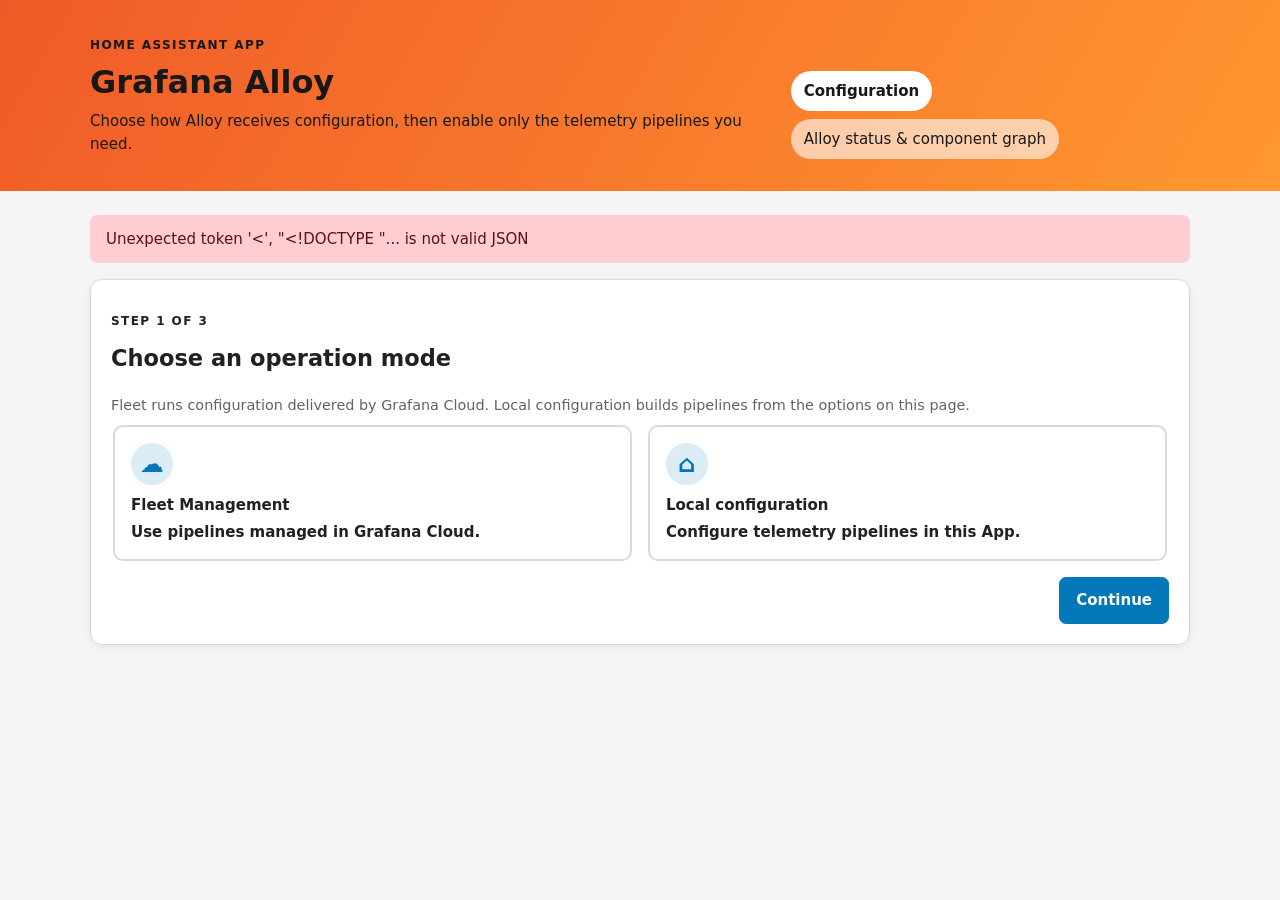
==== alloy_host/ui/static/index.html @ 14b3a56f "feat(alloy-host): add a Grafana Alloy App variant that can see host processes Adds alloy_host, "Graf" ====
<!doctype html>
<html lang="en">
<head>
  <meta charset="utf-8">
  <meta name="viewport" content="width=device-width,initial-scale=1">
  <title>Grafana Alloy configuration</title>
  <link rel="stylesheet" href="app.css?v=20260829-wizard-nesting">
  <script src="app.js?v=20260829-wizard-nesting" defer></script>
</head>
<body>
  <header>
    <div>
      <p class="eyebrow">Home Assistant App</p>
      <h1>Grafana Alloy</h1>
      <p>Choose how Alloy receives configuration, then enable only the telemetry pipelines you need.</p>
    </div>
    <nav aria-label="Alloy views">
      <a class="active" href="./">Configuration</a>
      <a href="alloy/">Alloy status &amp; component graph</a>
    </nav>
  </header>

  <main>
    <div id="notice" role="status" aria-live="polite"></div>
    <aside id="runtime-status" role="status" aria-live="polite" hidden></aside>
    <section id="settings-recovery" class="card" hidden>
      <h2>Recover saved settings</h2>
      <p>Reset only if the saved settings cannot be repaired. This archives the previous file, including stored credentials, in the App's private backup directory and starts an empty configuration.</p>
      <label><input id="confirm-settings-recovery" type="checkbox"> I understand I will need to configure Alloy again.</label>
      <button id="recover-settings" type="button" disabled>Archive and reset saved settings</button>
    </section>
    <form id="config-form">
      <section class="card wizard-choice" data-wizard-step="mode">
        <p class="eyebrow">Step 1 of 3</p>
        <h2>Choose an operation mode</h2>
        <p class="help">Fleet runs configuration delivered by Grafana Cloud. Local configuration builds pipelines from the options on this page.</p>
        <fieldset class="mode-cards" aria-label="Operation mode">
          <input id="operation_mode" name="operation_mode" value="fleet" type="radio" required>
          <label for="operation_mode"><span class="mode-icon" aria-hidden="true">☁</span><strong>Fleet Management</strong><span>Use pipelines managed in Grafana Cloud.</span></label>
          <input id="operation_mode_local" name="operation_mode" value="local" type="radio">
          <label for="operation_mode_local"><span class="mode-icon" aria-hidden="true">⌂</span><strong>Local configuration</strong><span>Configure telemetry pipelines in this App.</span></label>
        </fieldset>
        <aside id="legacy-warning" hidden>
          This installation currently runs legacy Fleet and local pipelines together. Choose a supported mode before saving; existing behavior remains unchanged until then.
        </aside>
        <div class="wizard-actions"><button type="button" id="wizard-mode-next" class="primary">Continue</button></div>
      </section>

      <section class="card wizard-heading" data-wizard-step="config" hidden>
        <p class="eyebrow">Step 2 of 3</p>
        <h2>Configure and validate Alloy</h2>
        <p class="help">Enter the settings for the selected mode. Save &amp; restart validates the configuration before applying it.</p>
        <button type="button" id="wizard-mode-back">Change operation mode</button>
      </section>

      <div data-mode="fleet" hidden>
        <section class="card" data-wizard-step="config" hidden>
          <h2>Fleet Management</h2>
          <p>Copy the URL and numeric username from the Fleet Management API page. The shared key is also available to remotely supplied pipelines as <code>GCLOUD_RW_API_KEY</code>. This App remains a Fleet consumer and never writes, reconciles or removes Fleet resources itself.</p>
          <div class="grid">
            <div class="field"><label for="fleet_url">Fleet Management URL</label><p class="help">The complete regional service URL, including <code>https://</code>.</p><input id="fleet_url" name="fleet_url" type="url" required></div>
            <div class="field"><label for="fleet_username">Fleet Management username</label><p class="help">The numeric Fleet instance ID, not an email address.</p><input id="fleet_username" name="fleet_username" autocomplete="username" required></div>
            <div class="field"><label for="gcloud_rw_api_key">Grafana Cloud read/write API key</label><p class="help">Used for Fleet authentication and remote Loki, Prometheus, Tempo, or Pyroscope pipelines.</p><input id="gcloud_rw_api_key" name="gcloud_rw_api_key" type="password" autocomplete="new-password" data-secret><label class="clear"><input type="checkbox" data-clear-secret="gcloud_rw_api_key"> Clear stored key</label></div>
          </div>
          <details>
            <summary>Advanced &amp; optional configuration options</summary>
            <div class="grid advanced">
              <div class="field"><label for="fleet_collector_name">Collector display name</label><p class="help">Optional friendly name shown in Grafana Cloud.</p><input id="fleet_collector_name" name="fleet_collector_name"></div>
              <div><label class="switch"><input name="fleet_default_attributes" type="checkbox" checked> Expose Home Assistant Fleet attributes</label><p class="help">Adds <code>haos</code>, journal path, current and legacy App container names, and App slug for portable Fleet targeting. You can disable these attributes.</p></div>
              <div class="field"><label for="fleet_attributes">Collector attributes</label><p class="help">Comma-separated <code>key=value</code> selectors, for example <code>env=home,role=hass</code>.</p><input id="fleet_attributes" name="fleet_attributes"></div>
              <div class="field"><label for="fleet_poll_frequency">Fleet poll frequency</label><p class="help">How often Alloy checks for changed pipelines. Default: <strong>1m</strong>.</p><input id="fleet_poll_frequency" name="fleet_poll_frequency" value="1m"></div>
            </div>
          </details>
        </section>

        <section class="card" id="fleet-starter-form" data-wizard-step="starter" hidden>
          <p class="eyebrow">Step 3 of 3</p>
          <h2>Fleet starter pipeline</h2>
          <p>Alloy is healthy. Optionally choose the telemetry for one starter pipeline. These details are used only to render that Fleet manifest; they do not enable local configuration.</p>
          <p>No endpoint has to be filled in: any endpoint or tenant you leave blank is written as a <code>REPLACE-ME</code> placeholder that you edit in the generated manifest before downloading it.</p>
          <p><code>gcx</code> creates this pipeline once. The App does not reconcile later changes, disable it, or remove it on uninstall. Continue managing it in Fleet Management after creation.</p>
          <div class="grid">
            <div class="field"><label for="starter_loki_url">Loki endpoint</label><input id="starter_loki_url" data-starter="loki_url" type="url"></div>
            <div class="field"><label for="starter_loki_username">Loki tenant</label><input id="starter_loki_username" data-starter="loki_username"></div>
            <div class="field"><label for="starter_prometheus_url">Prometheus endpoint</label><input id="starter_prometheus_url" data-starter="prometheus_url" type="url"></div>
            <div class="field"><label for="starter_prometheus_username">Prometheus tenant</label><input id="starter_prometheus_username" data-starter="prometheus_username"></div>
            <div class="field"><label for="starter_tempo_url">Tempo endpoint</label><input id="starter_tempo_url" data-starter="tempo_url" type="url"></div>
            <div class="field"><label for="starter_tempo_username">Tempo tenant</label><input id="starter_tempo_username" data-starter="tempo_username"></div>
            <div class="field"><label for="starter_pyroscope_url">Pyroscope endpoint</label><input id="starter_pyroscope_url" data-starter="pyroscope_url" type="url"></div>
            <div class="field"><label for="starter_pyroscope_username">Pyroscope tenant</label><input id="starter_pyroscope_username" data-starter="pyroscope_username"></div>
          </div>
          <div class="toggles"><label class="switch"><input data-starter="host_metrics" type="checkbox" checked> Host metrics</label><label class="switch"><input data-starter="logs_homeassistant" type="checkbox" checked> Home Assistant logs</label><label class="switch"><input data-starter="traces_enabled" type="checkbox"> Receive traces</label><label class="switch"><input data-starter="alloy_profiling" type="checkbox"> Profile Alloy</label></div>
          <button type="button" id="generate-fleet-reference">Generate Fleet pipeline manifest</button>
          <button type="button" id="wizard-starter-back">Back to Fleet settings</button>
          <div id="fleet-reference" hidden>
            <div class="field wide">
              <label for="fleet-reference-manifest">Fleet pipeline manifest</label>
              <p class="help">Replace every <code>REPLACE-ME</code> value with the endpoint and numeric tenant ID from your Grafana Cloud stack, then download it. Edits here are not saved and do not change this App's own configuration.</p>
              <textarea id="fleet-reference-manifest" rows="20" spellcheck="false" autocomplete="off" data-transient></textarea>
            </div>
            <button type="button" id="download-fleet-reference">Download manifest</button>
            <p class="help">Then create the pipeline from a machine with <code>gcx</code> installed:</p>
            <pre><code>brew install grafana/grafana/gcx
gcx login home-assistant --server https://YOUR-STACK.grafana.net --oauth
gcx config check
gcx fleet pipelines create -f home-assistant-fleet-pipeline.yaml</code></pre>
          </div>
        </section>
      </div>

      <section class="card" data-mode="local fleet" data-wizard-step="config" hidden>
        <h2>Collector identity</h2>
        <div class="field">
          <label for="instance_name">Instance name</label>
          <p class="help">Used for metric labels, the Fleet collector identity, and this installation's starter-pipeline target. Default: <strong>homeassistant</strong>.</p>
          <input id="instance_name" name="instance_name" value="homeassistant-host">
        </div>
      </section>

      <div data-mode="local" data-wizard-step="config" hidden>
        <section class="card">
          <h2>Metrics</h2>
          <p>Collect host, Home Assistant, and Alloy metrics and send them to a Prometheus or Mimir remote-write endpoint.</p>
          <div class="grid">
            <div class="field wide"><label for="prometheus_url">Prometheus remote-write endpoint</label><p class="help">For Grafana Cloud this normally ends in <code>/api/prom/push</code>.</p><input id="prometheus_url" name="prometheus_url" type="url"></div>
            <div class="field"><label for="prometheus_username">Metrics tenant or username</label><p class="help">Grafana Cloud metrics instance ID or basic-auth username.</p><input id="prometheus_username" name="prometheus_username"></div>
            <div class="field" data-mode="local"><label for="prometheus_password">Metrics token</label><p class="help">Access-policy token or basic-auth password.</p><input id="prometheus_password" name="prometheus_password" type="password" data-secret><label class="clear"><input type="checkbox" data-clear-secret="prometheus_password"> Clear stored token</label></div>
          </div>
          <div class="toggles">
            <div><label class="switch"><input name="host_metrics" type="checkbox" checked> Host metrics</label><p class="help">Collect CPU, memory, disk, load and network metrics from the HAOS host.</p></div>
            <div><label class="switch"><input name="homeassistant_metrics" type="checkbox"> Home Assistant Core metrics</label><p class="help">Scrape Home Assistant entities and Core internals; Home Assistant's Prometheus integration must be enabled.</p></div>
            <div><label class="switch"><input name="alloy_metrics" type="checkbox" checked> Alloy self-monitoring metrics</label><p class="help">Scrape this Alloy process and its component health from internal port 12346.</p></div>
            <div data-mode="local" data-host-processes hidden><label class="switch"><input name="process_metrics" type="checkbox"> Host process metrics</label><p class="help">Adds a generated pipeline with CPU, memory and process counts for every executable on the HAOS host, one series group per executable name. Protection mode off already lets every pipeline see host processes; this only decides whether this one is added.</p></div>
          </div>
          <details><summary>Advanced metrics options</summary><div class="field"><label for="metrics_scrape_interval">Metrics scrape interval</label><p class="help">Default: <strong>60s</strong>. Increase it to reduce ingestion volume.</p><input id="metrics_scrape_interval" name="metrics_scrape_interval" value="60s"></div></details>
        </section>

        <section class="card">
          <h2>Logs</h2>
          <p>Read the HAOS system journal and send selected entries to Loki.</p>
          <div class="grid">
            <div class="field wide"><label for="loki_url">Loki push endpoint</label><p class="help">The complete Loki HTTP push URL.</p><input id="loki_url" name="loki_url" type="url"></div>
            <div class="field"><label for="loki_username">Logs tenant or username</label><p class="help">Grafana Cloud logs instance ID or basic-auth username.</p><input id="loki_username" name="loki_username"></div>
            <div class="field" data-mode="local"><label for="loki_password">Logs token</label><p class="help">Access-policy token or basic-auth password.</p><input id="loki_password" name="loki_password" type="password" data-secret><label class="clear"><input type="checkbox" data-clear-secret="loki_password"> Clear stored token</label></div>
          </div>
          <div class="toggles">
            <div><label class="switch"><input name="logs_system" type="checkbox" checked> HAOS system logs</label><p class="help">Collect operating-system services such as Supervisor, NetworkManager and the kernel.</p></div>
            <div><label class="switch"><input name="logs_homeassistant" type="checkbox" checked> Home Assistant Core logs</label><p class="help">Collect only the main Home Assistant Core container's journal entries.</p></div>
            <div><label class="switch"><input name="logs_addons" type="checkbox" checked> Other App logs</label><p class="help">Collect container logs for installed Home Assistant Apps, subject to the exclusion list.</p></div>
          </div>
          <details><summary>Advanced log options</summary><div class="grid advanced">
            <div class="field"><label for="logs_exclude_addons">Apps to exclude</label><p class="help">Comma-separated App slugs. Alloy excludes itself by default.</p><input id="logs_exclude_addons" name="logs_exclude_addons" value="alloy_host"></div>
            <div class="field"><label for="logs_max_age">Journal replay age</label><p class="help">Oldest entries read on first start. Default: <strong>24h</strong>.</p><input id="logs_max_age" name="logs_max_age" value="24h"></div>
          </div></details>
        </section>

        <section class="card">
          <h2>Traces</h2>
          <label class="switch"><input name="traces_enabled" type="checkbox"> Receive and forward OTLP traces</label>
          <p class="help">When enabled, Alloy listens on OTLP gRPC 4317 and HTTP 4318 on loopback by default.</p>
          <label class="switch"><input name="traces_network_access" type="checkbox"> Allow OTLP clients on the HAOS network</label>
          <p class="help">Binds both receivers to every HAOS interface. Enable only when a trusted network client must send traces; protect the ports with your network firewall.</p>
          <div class="grid">
            <div class="field wide"><label for="tempo_url">Tempo OTLP HTTP endpoint</label><p class="help">The OTLP HTTP base endpoint supplied by Tempo or Grafana Cloud.</p><input id="tempo_url" name="tempo_url" type="url"></div>
            <div class="field"><label for="tempo_username">Traces tenant or username</label><p class="help">Numeric Grafana Cloud traces tenant ID or a basic-auth username.</p><input id="tempo_username" name="tempo_username"></div>
            <div class="field" data-mode="local"><label for="tempo_password">Traces token</label><p class="help">Access-policy token or basic-auth password paired with the traces username.</p><input id="tempo_password" name="tempo_password" type="password" data-secret><label class="clear"><input type="checkbox" data-clear-secret="tempo_password"> Clear stored token</label></div>
          </div>
        </section>

        <section class="card">
          <h2>Profiles</h2>
          <label class="switch"><input name="alloy_profiling" type="checkbox"> Profile Alloy itself</label>
          <p class="help">Continuously scrape Alloy's pprof endpoint and send profiles to Pyroscope.</p>
          <div class="grid">
            <div class="field wide"><label for="pyroscope_url">Pyroscope endpoint</label><p class="help">Complete profile write endpoint supplied by Pyroscope or Grafana Cloud.</p><input id="pyroscope_url" name="pyroscope_url" type="url"></div>
            <div class="field"><label for="pyroscope_username">Profiles tenant or username</label><p class="help">Numeric Grafana Cloud profiles tenant ID or a basic-auth username.</p><input id="pyroscope_username" name="pyroscope_username"></div>
            <div class="field" data-mode="local"><label for="pyroscope_password">Profiles token</label><p class="help">Access-policy token or basic-auth password paired with the profiles username.</p><input id="pyroscope_password" name="pyroscope_password" type="password" data-secret><label class="clear"><input type="checkbox" data-clear-secret="pyroscope_password"> Clear stored token</label></div>
          </div>
        </section>
      </div>

      <!-- Startup flags are read from the stored settings on every start, whatever
           supplies the configuration, so this section follows the flags rather
           than the mode. Each control below narrows itself to the modes that
           actually consume it. -->
      <section class="card" data-mode="local fleet manual" data-wizard-step="config" hidden>
        <details>
          <summary>Advanced &amp; optional configuration options</summary>
          <div class="grid advanced">
            <div class="field" data-mode="local fleet"><label for="log_level">Alloy log level</label><p class="help">Changes Alloy's own App log verbosity, not the logs sent to Loki. It is written into the generated configuration, so a full manual override sets its own <code>logging</code> block instead.</p><select id="log_level" name="log_level"><option>debug</option><option selected>info</option><option>warn</option><option>error</option></select></div>
            <div><label class="switch"><input name="alloy_disable_telemetry" type="checkbox" checked> Disable anonymous Alloy usage reporting</label><p class="help">Pass <code>--disable-reporting</code> so Alloy sends no anonymous feature-usage report to Grafana.</p></div>
            <div class="field wide"><label for="alloy_additional_args">Additional Alloy startup flags</label><p class="help">Whitespace-separated <code>--flag</code> or <code>--flag=value</code> arguments. Invalid flags are rejected before saving.</p><textarea id="alloy_additional_args" name="alloy_additional_args" rows="3"></textarea></div>
            <div class="field wide" data-mode="local"><label for="additional_config">Additional Alloy configuration</label><p class="help">River blocks appended verbatim after the generated configuration.</p><textarea id="additional_config" name="additional_config" rows="8" spellcheck="false"></textarea></div>
          </div>
        </details>
      </section>

      <section class="card break-glass" data-mode="local" data-manual-control data-wizard-step="config" hidden>
        <label class="switch"><input id="manual_config_enabled" name="manual_config_enabled" type="checkbox"> Full manual Alloy configuration override</label>
        <p class="help">Break-glass mode replaces every generated pipeline with the complete Alloy configuration below. The candidate must pass Alloy validation before it can be saved.</p>
        <div id="manual-config-panel" hidden>
          <aside>Generated Fleet and Local settings are ignored while this override is enabled. Stored credentials remain available through their documented environment variables. Alloy's startup flags still apply: usage reporting and additional startup flags stay editable under <strong>Advanced &amp; optional configuration options</strong>, and minimum component stability stays on the Home Assistant <strong>Configuration</strong> tab.</aside>
          <label for="manual_config">Complete config.alloy contents</label>
          <textarea id="manual_config" name="manual_config" rows="18" spellcheck="false" disabled></textarea>
        </div>
      </section>

      <footer class="actions" data-wizard-step="config" hidden>
        <button type="submit">Save</button>
        <button type="button" id="save-restart" class="primary">Save &amp; restart</button>
      </footer>
    </form>
  </main>
</body>
</html>
---- alloy_host/ui/static/app.css ----
:root { color-scheme: light dark; --bg:#f5f5f5; --card:#fff; --text:#202124; --muted:#5f6368; --line:#d8dadd; --accent:#0378b9; --danger:#a32222; --notice:#ffecb3; --notice-text:#382f16; --success:#c8e6c9; --success-text:#143c17; --error:#ffcdd2; --error-text:#5f1010; }
@media (prefers-color-scheme: dark) { :root { --bg:#111827; --card:#1f2937; --text:#f3f4f6; --muted:#cbd5e1; --line:#475569; --accent:#58c4ff; --danger:#ff8a8a; --notice:#55440b; --notice-text:#fff1b8; --success:#174c36; --success-text:#c5f5d7; --error:#651d2a; --error-text:#ffd9df; } }
* { box-sizing:border-box; }
[hidden] { display:none !important; }
body { margin:0; background:var(--bg); color:var(--text); font:15px/1.5 system-ui,-apple-system,BlinkMacSystemFont,"Segoe UI",sans-serif; }
header { display:flex; gap:2rem; justify-content:space-between; align-items:end; padding:2rem max(1rem,calc((100% - 1100px)/2)); background:linear-gradient(120deg,#f05a28,#ff9830); color:#181818; }
header h1 { margin:.1rem 0; font-size:2rem; } header p { margin:.25rem 0; } .eyebrow { font-size:.75rem; font-weight:700; letter-spacing:.12em; text-transform:uppercase; }
nav { display:flex; gap:.5rem; flex-wrap:wrap; } nav a { color:#181818; text-decoration:none; padding:.55rem .8rem; border-radius:999px; background:#ffffff99; } nav a.active { background:#fff; font-weight:700; }
main { width:min(1100px,calc(100% - 2rem)); margin:1.5rem auto 4rem; }
.card { background:var(--card); border:1px solid var(--line); border-radius:12px; padding:1.25rem; margin:1rem 0; box-shadow:0 2px 8px #00000012; }
h2 { margin-top:0; } label,summary { font-weight:650; } .help { color:var(--muted); margin:.25rem 0 .55rem; font-size:.9rem; }
.grid { display:grid; grid-template-columns:repeat(2,minmax(0,1fr)); gap:1rem; margin-top:1rem; } .field.wide { grid-column:1/-1; }
input,select,textarea { width:100%; border:1px solid var(--line); border-radius:7px; background:var(--bg); color:var(--text); padding:.7rem; font:inherit; accent-color:var(--accent); }
input:focus-visible,select:focus-visible,textarea:focus-visible,button:focus-visible { outline:2px solid var(--accent); outline-offset:2px; }
.toggles { display:grid; grid-template-columns:repeat(auto-fit,minmax(220px,1fr)); gap:1rem; margin:1rem 0; } .toggles > div { border:1px solid var(--line); border-radius:8px; padding:.75rem; } .toggles label,.switch,.clear { display:flex; gap:.5rem; align-items:center; font-weight:500; } .toggles input,.switch input,.clear input { width:auto; }
.clear { margin-top:.4rem; color:var(--muted); font-size:.85rem; }
details { border-top:1px solid var(--line); margin-top:1rem; padding-top:1rem; } summary { cursor:pointer; }
.break-glass { border:1px solid #ef6c00; border-radius:8px; padding:1rem; }
aside,#notice:not(:empty) { padding:.8rem 1rem; border-radius:7px; margin:1rem 0; background:var(--notice); color:var(--notice-text); }
#notice.error { background:var(--error); color:var(--error-text); } #notice.success { background:var(--success); color:var(--success-text); }
.actions { position:sticky; bottom:0; display:flex; justify-content:flex-end; gap:.75rem; padding:1rem; background:color-mix(in srgb,var(--bg) 90%,transparent); backdrop-filter:blur(8px); }
button { border:1px solid var(--accent); border-radius:7px; padding:.7rem 1rem; background:transparent; color:var(--accent); font:inherit; font-weight:700; cursor:pointer; } button.primary { color:white; background:var(--accent); } button:disabled { opacity:.55; cursor:wait; }
code { overflow-wrap:anywhere; }
pre { overflow:auto; padding:.8rem; border-radius:7px; background:var(--bg); border:1px solid var(--line); }
.mode-cards { border:0; padding:0; display:grid; grid-template-columns:repeat(2,minmax(0,1fr)); gap:1rem; }
.mode-cards input { position:absolute; width:1px; height:1px; opacity:0; pointer-events:none; }
.mode-cards label { display:grid; gap:.25rem; border:2px solid var(--line); border-radius:10px; padding:1rem; cursor:pointer; color:var(--text); background:var(--card); }
.mode-cards input:checked + label { border-color:var(--accent); box-shadow:0 0 0 2px color-mix(in srgb,var(--accent) 25%,transparent); }
.mode-cards input:focus-visible + label { outline:2px solid var(--accent); outline-offset:2px; }
.mode-icon { display:grid; place-items:center; width:2.6rem; height:2.6rem; margin-bottom:.35rem; border-radius:50%; color:var(--accent); background:color-mix(in srgb,var(--accent) 14%,var(--card)); font-size:1.5rem; }
.wizard-actions { display:flex; justify-content:flex-end; margin-top:1rem; }
.wizard-heading { border-left:4px solid var(--accent); }
@media (max-width:700px) { header { align-items:start; flex-direction:column; } .grid,.mode-cards { grid-template-columns:1fr; } .field.wide { grid-column:auto; } .actions { justify-content:stretch; } .actions button { flex:1; } }
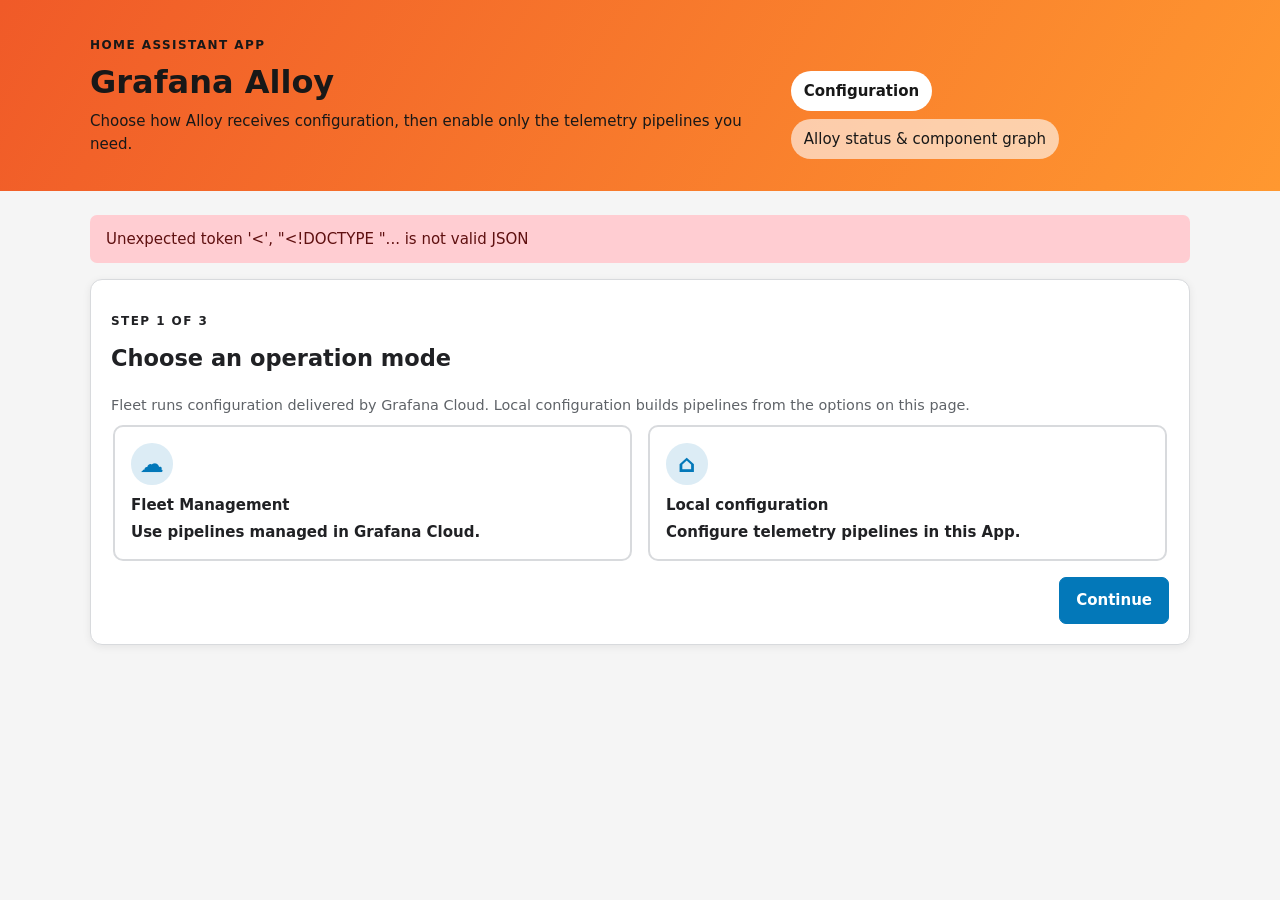
==== commit 586c46ea: "fix(alloy-host): correct the variant's default help text and harden the host PID tests The variant U" ====
--- a/alloy_host/ui/static/index.html
+++ b/alloy_host/ui/static/index.html
@@ -112,7 +112,7 @@
         <h2>Collector identity</h2>
         <div class="field">
           <label for="instance_name">Instance name</label>
-          <p class="help">Used for metric labels, the Fleet collector identity, and this installation's starter-pipeline target. Default: <strong>homeassistant</strong>.</p>
+          <p class="help">Used for metric labels, the Fleet collector identity, and this installation's starter-pipeline target. Default: <strong>homeassistant-host</strong>.</p>
           <input id="instance_name" name="instance_name" value="homeassistant-host">
         </div>
       </section>
